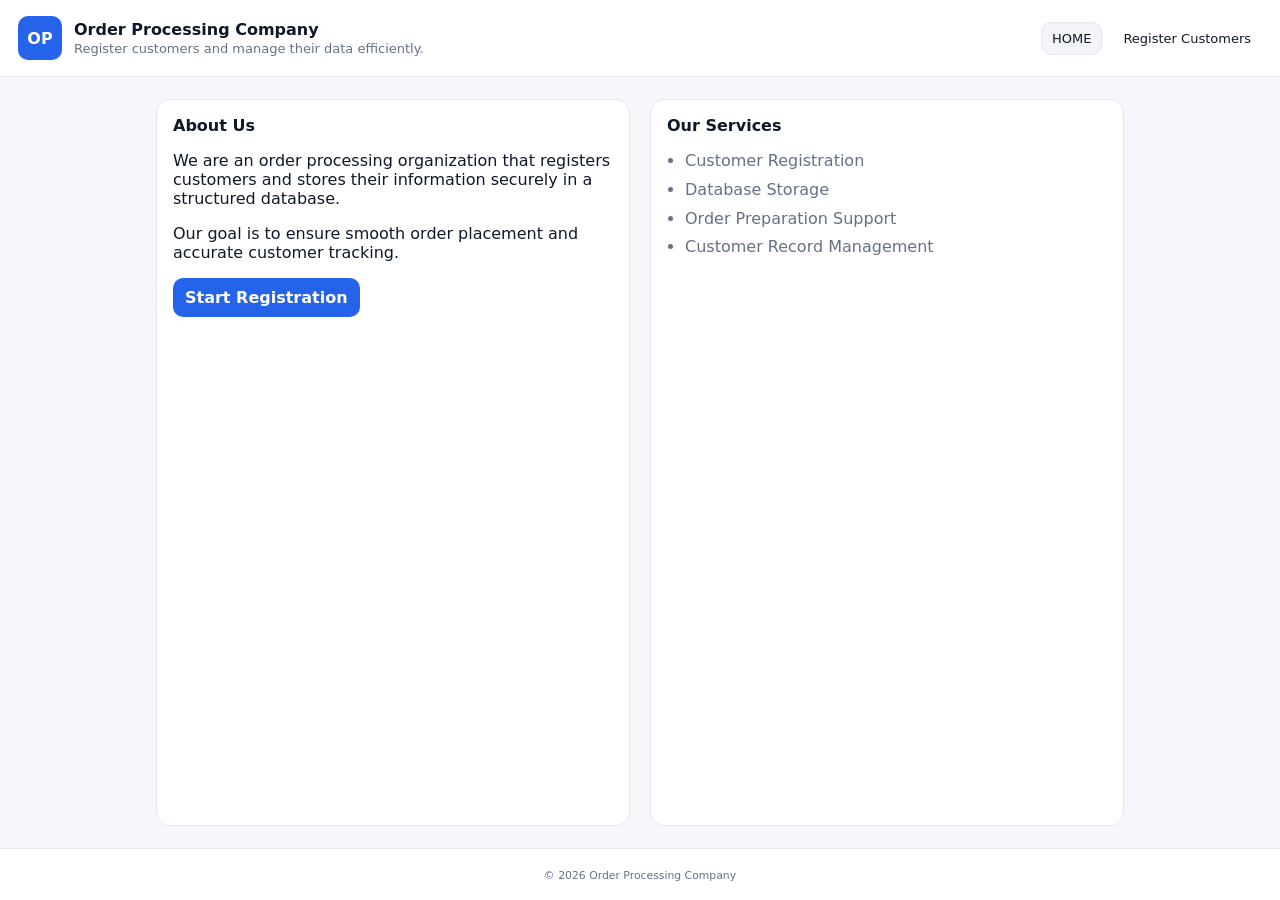
==== index.html @ 32367a80 "Add files via upload" ====
<!DOCTYPE html>
<html lang="en">
  <head>
    <meta charset="UTF-8" />
    <meta name="viewport" content="width=device-width, initial-scale=1.0" />
    <title>Home | Order Processing Company</title>
    <link rel="stylesheet" href="styles.css" />
  </head>
  <body class="home-layout">
    <header class="header">
      <div class="brand">
        <div class="logo">OP</div>
        <div>
          <h1>Order Processing Company</h1>
          <p>Register customers and manage their data efficiently.</p>
        </div>
      </div>

      <nav class="nav">
        <a class="active" href="index.html">HOME</a>
        <a href="register.html">Register Customers</a>
      </nav>
    </header>

    <main class="container two-columns">
      <!-- LEFT SECTION -->
      <section class="card">
        <h2>About Us</h2>
        <p>
          We are an order processing organization that registers customers and
          stores their information securely in a structured database.
        </p>
        <p>
          Our goal is to ensure smooth order placement and accurate customer
          tracking.
        </p>
        <a class="btn" href="register.html">Start Registration</a>
      </section>

      <!-- RIGHT SECTION -->
      <section class="card">
        <h2>Our Services</h2>
        <ul class="list">
          <li>Customer Registration</li>
          <li>Database Storage</li>
          <li>Order Preparation Support</li>
          <li>Customer Record Management</li>
        </ul>
      </section>
    </main>

    <footer class="footer">
      <small>© <span id="year"></span> Order Processing Company</small>
    </footer>

    <script>
      document.getElementById("year").textContent = new Date().getFullYear();
    </script>
  </body>
</html>
---- styles.css ----
:root {
  --bg: #f6f7fb;
  --text: #101828;
  --muted: #667085;
  --card: #ffffff;
  --border: #e4e7ec;
  --primary: #2563eb;
  --primary-dark: #1d4ed8;
}

* {
  box-sizing: border-box;
}

html,
body {
  height: 100%;
}

body {
  margin: 0;
  font-family: system-ui, -apple-system, Segoe UI, Roboto, Arial, sans-serif;
  background: var(--bg);
  color: var(--text);
}

/* Page layout so footer stays at bottom */
.home-layout,
.register-layout {
  display: flex;
  flex-direction: column;
  min-height: 100vh;
}

/* Header */
.header {
  background: #fff;
  border-bottom: 1px solid var(--border);
  padding: 16px 18px;
  display: flex;
  align-items: center;
  justify-content: space-between;
  gap: 16px;
}

.brand {
  display: flex;
  align-items: center;
  gap: 12px;
}

.logo {
  width: 44px;
  height: 44px;
  border-radius: 10px;
  background: var(--primary);
  color: #fff;
  display: grid;
  place-items: center;
  font-weight: 800;
}

.header h1 {
  margin: 0;
  font-size: 16px;
}

.header p {
  margin: 2px 0 0;
  color: var(--muted);
  font-size: 13px;
}

/* Nav */
.nav {
  display: flex;
  gap: 10px;
  flex-wrap: wrap;
}

.nav a {
  text-decoration: none;
  color: var(--text);
  padding: 8px 10px;
  border-radius: 10px;
  border: 1px solid transparent;
  font-size: 13px;
}

.nav a:hover {
  background: #f2f4f7;
}

.nav a.active {
  border-color: var(--border);
  background: #f2f4f7;
}

/* Main container */
.container {
  max-width: 1000px;
  margin: 22px auto;
  padding: 0 16px;
  flex: 1; /* pushes footer to bottom */
  display: grid;
  gap: 16px;
}

/* Cards */
.card {
  background: var(--card);
  border: 1px solid var(--border);
  border-radius: 14px;
  padding: 16px;
}

.card h2 {
  margin: 0 0 12px;
  font-size: 16px;
}

/* HOME: two vertical sections */
.two-columns {
  display: grid;
  grid-template-columns: 1fr 1fr;
  gap: 20px;
}

/* Lists */
.list {
  padding-left: 18px;
  line-height: 1.8;
  color: var(--muted);
  margin: 0;
}

/* Forms */
.form {
  display: grid;
  gap: 12px;
}

label {
  display: grid;
  gap: 6px;
  font-size: 13px;
  color: var(--muted);
}

input {
  padding: 10px 12px;
  border-radius: 10px;
  border: 1px solid var(--border);
  outline: none;
  font-size: 14px;
  color: var(--text);
  background: #fff;
}

input:focus {
  border-color: #b2ccff;
  box-shadow: 0 0 0 4px rgba(37, 99, 235, 0.12);
}

/* Buttons */
.btn {
  border: none;
  background: var(--primary);
  color: #fff;
  padding: 10px 12px;
  border-radius: 10px;
  cursor: pointer;
  font-weight: 600;
  width: fit-content;
  text-decoration: none;
  display: inline-block;
}

.btn:hover {
  background: var(--primary-dark);
}

.btn.outline {
  background: #fff;
  color: var(--primary);
  border: 1px solid #b2ccff;
}

.btn.outline:hover {
  background: #eff6ff;
}

/* Messages */
.msg {
  margin: 0;
  font-size: 13px;
  color: var(--muted);
  min-height: 18px;
}

/* Summary header (Register page) */
.summary-head {
  display: flex;
  align-items: center;
  justify-content: space-between;
  gap: 10px;
  flex-wrap: wrap;
}

.count {
  margin: 8px 0 12px;
  font-size: 13px;
  color: var(--muted);
}

/* Tables */
.table-wrap {
  overflow: auto;
  border: 1px solid var(--border);
  border-radius: 12px;
}

.table {
  width: 100%;
  border-collapse: collapse;
  min-width: 420px;
}

.table th,
.table td {
  padding: 10px 12px;
  text-align: left;
  border-bottom: 1px solid var(--border);
  font-size: 13px;
}

.table th {
  background: #f9fafb;
  color: var(--muted);
  font-weight: 700;
}

/* Footer */
.footer {
  text-align: center;
  padding: 18px;
  color: var(--muted);
  font-size: 13px;
  border-top: 1px solid var(--border);
  background: #fff;
}

/* Responsive */
@media (max-width: 768px) {
  .header {
    flex-direction: column;
    align-items: flex-start;
  }

  .two-columns {
    grid-template-columns: 1fr;
  }

  .table {
    min-width: 100%;
  }
}
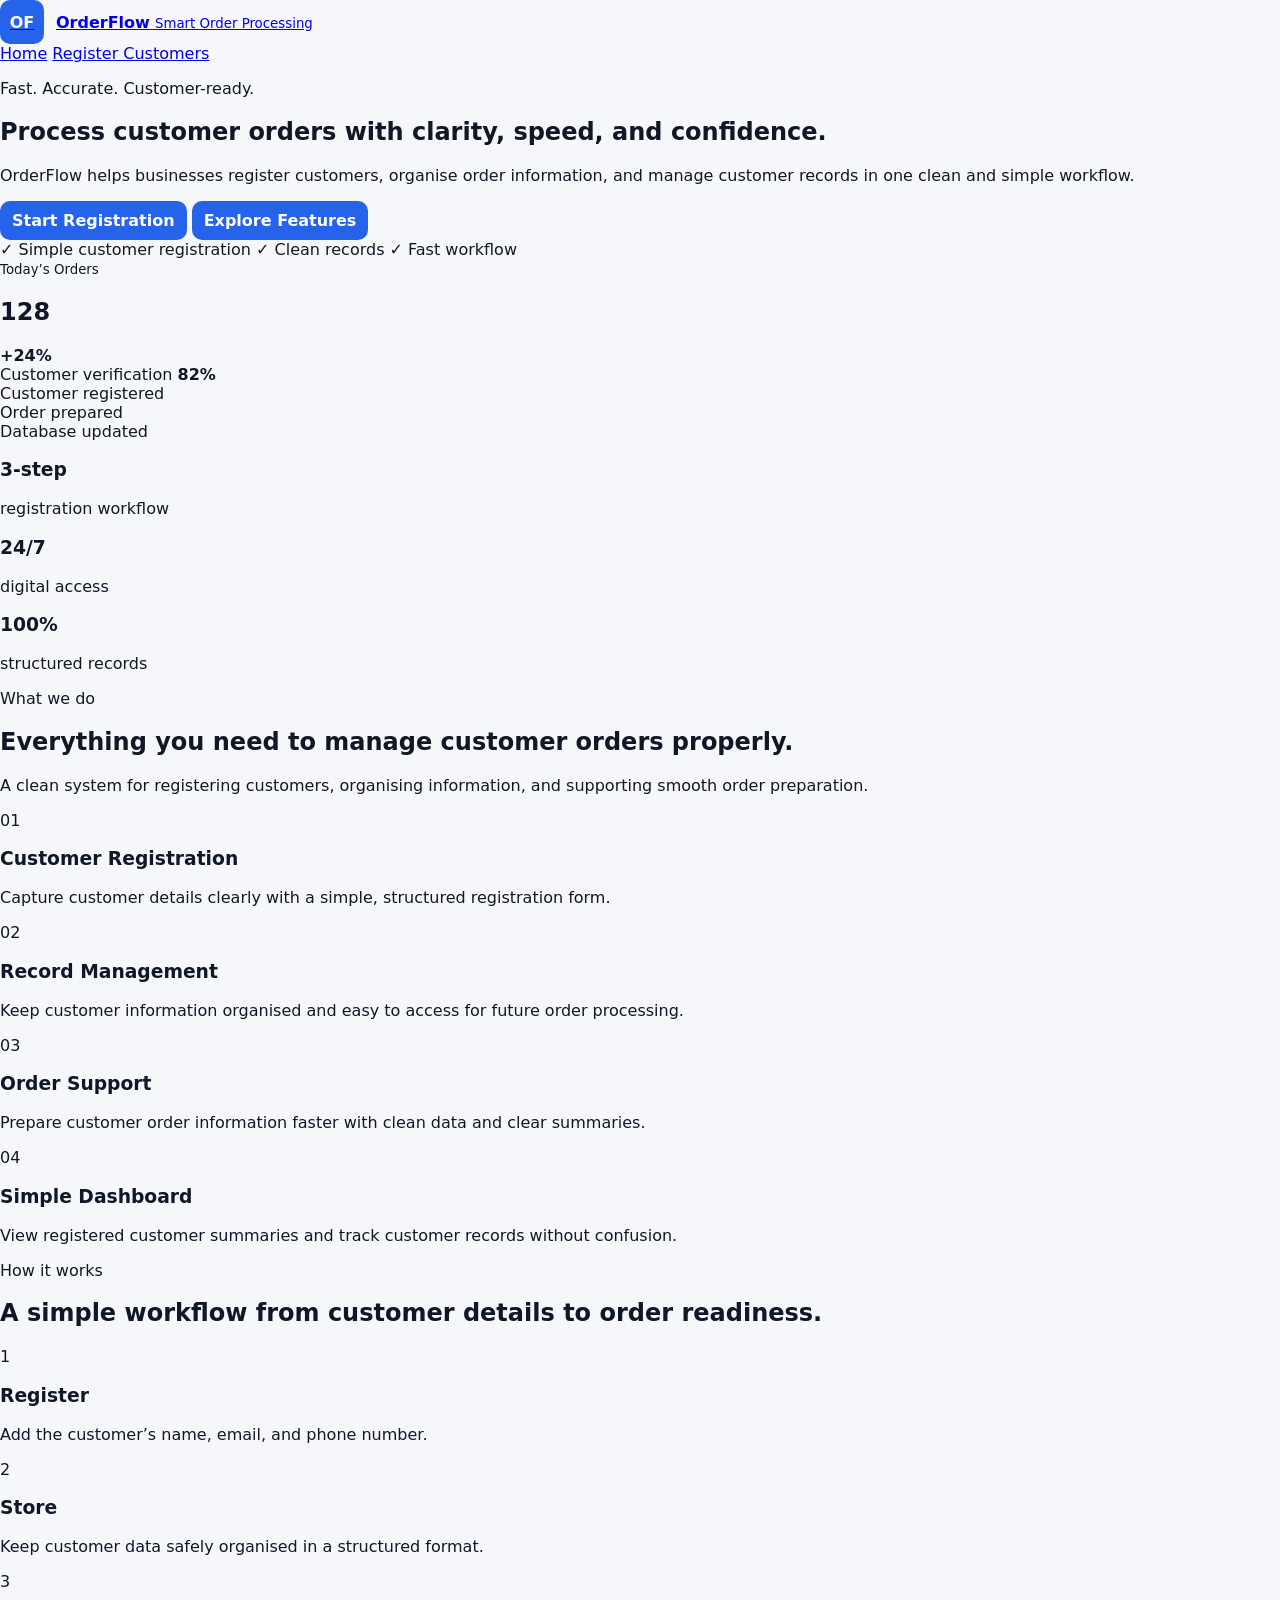
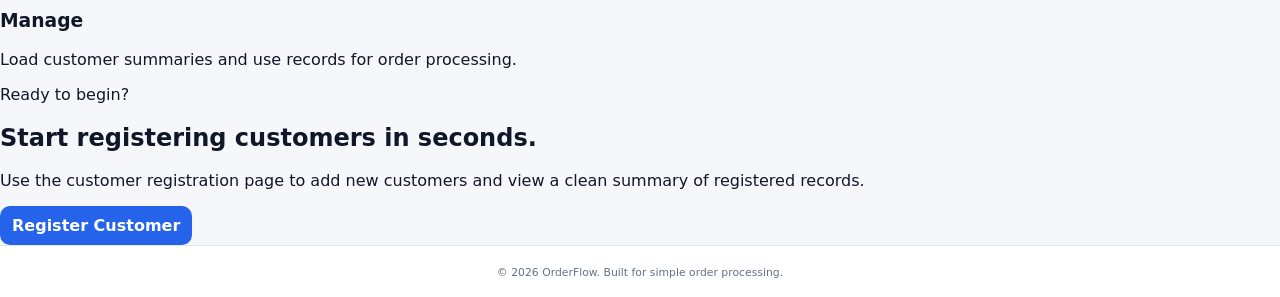
==== commit 1aa3a572: "Revamp index.html with new branding and layout Updated the homepage to reflect new branding and layo" ====
--- a/index.html
+++ b/index.html
@@ -3,54 +3,211 @@
   <head>
     <meta charset="UTF-8" />
     <meta name="viewport" content="width=device-width, initial-scale=1.0" />
-    <title>Home | Order Processing Company</title>
+    <title>OrderFlow | Smart Order Processing</title>
     <link rel="stylesheet" href="styles.css" />
   </head>
+
   <body class="home-layout">
-    <header class="header">
-      <div class="brand">
-        <div class="logo">OP</div>
-        <div>
-          <h1>Order Processing Company</h1>
-          <p>Register customers and manage their data efficiently.</p>
-        </div>
-      </div>
-
-      <nav class="nav">
-        <a class="active" href="index.html">HOME</a>
-        <a href="register.html">Register Customers</a>
+    <header class="site-header">
+      <nav class="navbar">
+        <a href="index.html" class="brand">
+          <span class="logo">OF</span>
+          <span>
+            <strong>OrderFlow</strong>
+            <small>Smart Order Processing</small>
+          </span>
+        </a>
+
+        <div class="nav-links">
+          <a href="index.html" class="active">Home</a>
+          <a href="register.html">Register Customers</a>
+        </div>
       </nav>
     </header>
 
-    <main class="container two-columns">
-      <!-- LEFT SECTION -->
-      <section class="card">
-        <h2>About Us</h2>
-        <p>
-          We are an order processing organization that registers customers and
-          stores their information securely in a structured database.
-        </p>
-        <p>
-          Our goal is to ensure smooth order placement and accurate customer
-          tracking.
-        </p>
-        <a class="btn" href="register.html">Start Registration</a>
-      </section>
-
-      <!-- RIGHT SECTION -->
-      <section class="card">
-        <h2>Our Services</h2>
-        <ul class="list">
-          <li>Customer Registration</li>
-          <li>Database Storage</li>
-          <li>Order Preparation Support</li>
-          <li>Customer Record Management</li>
-        </ul>
+    <main>
+      <!-- HERO SECTION -->
+      <section class="hero">
+        <div class="hero-content">
+          <p class="eyebrow">Fast. Accurate. Customer-ready.</p>
+
+          <h1>Process customer orders with clarity, speed, and confidence.</h1>
+
+          <p class="hero-text">
+            OrderFlow helps businesses register customers, organise order
+            information, and manage customer records in one clean and simple
+            workflow.
+          </p>
+
+          <div class="hero-actions">
+            <a href="register.html" class="btn primary">Start Registration</a>
+            <a href="#features" class="btn secondary">Explore Features</a>
+          </div>
+
+          <div class="trust-row">
+            <span>✓ Simple customer registration</span>
+            <span>✓ Clean records</span>
+            <span>✓ Fast workflow</span>
+          </div>
+        </div>
+
+        <div class="hero-card">
+          <div class="dashboard-card">
+            <div class="dashboard-top">
+              <span></span>
+              <span></span>
+              <span></span>
+            </div>
+
+            <div class="order-preview">
+              <div>
+                <small>Today’s Orders</small>
+                <h2>128</h2>
+              </div>
+              <strong class="status">+24%</strong>
+            </div>
+
+            <div class="progress-block">
+              <div class="progress-label">
+                <span>Customer verification</span>
+                <strong>82%</strong>
+              </div>
+              <div class="bar">
+                <span style="width: 82%"></span>
+              </div>
+            </div>
+
+            <div class="mini-list">
+              <div>
+                <span class="dot green"></span>
+                Customer registered
+              </div>
+              <div>
+                <span class="dot blue"></span>
+                Order prepared
+              </div>
+              <div>
+                <span class="dot purple"></span>
+                Database updated
+              </div>
+            </div>
+          </div>
+        </div>
+      </section>
+
+      <!-- STATS -->
+      <section class="stats">
+        <div>
+          <h3>3-step</h3>
+          <p>registration workflow</p>
+        </div>
+
+        <div>
+          <h3>24/7</h3>
+          <p>digital access</p>
+        </div>
+
+        <div>
+          <h3>100%</h3>
+          <p>structured records</p>
+        </div>
+      </section>
+
+      <!-- FEATURES -->
+      <section class="section" id="features">
+        <div class="section-head">
+          <p class="eyebrow">What we do</p>
+          <h2>Everything you need to manage customer orders properly.</h2>
+          <p>
+            A clean system for registering customers, organising information,
+            and supporting smooth order preparation.
+          </p>
+        </div>
+
+        <div class="feature-grid">
+          <article class="feature-card">
+            <div class="icon">01</div>
+            <h3>Customer Registration</h3>
+            <p>
+              Capture customer details clearly with a simple, structured
+              registration form.
+            </p>
+          </article>
+
+          <article class="feature-card">
+            <div class="icon">02</div>
+            <h3>Record Management</h3>
+            <p>
+              Keep customer information organised and easy to access for future
+              order processing.
+            </p>
+          </article>
+
+          <article class="feature-card">
+            <div class="icon">03</div>
+            <h3>Order Support</h3>
+            <p>
+              Prepare customer order information faster with clean data and
+              clear summaries.
+            </p>
+          </article>
+
+          <article class="feature-card">
+            <div class="icon">04</div>
+            <h3>Simple Dashboard</h3>
+            <p>
+              View registered customer summaries and track customer records
+              without confusion.
+            </p>
+          </article>
+        </div>
+      </section>
+
+      <!-- PROCESS -->
+      <section class="section process-section">
+        <div class="section-head">
+          <p class="eyebrow">How it works</p>
+          <h2>A simple workflow from customer details to order readiness.</h2>
+        </div>
+
+        <div class="process-grid">
+          <div class="process-card">
+            <span>1</span>
+            <h3>Register</h3>
+            <p>Add the customer’s name, email, and phone number.</p>
+          </div>
+
+          <div class="process-card">
+            <span>2</span>
+            <h3>Store</h3>
+            <p>Keep customer data safely organised in a structured format.</p>
+          </div>
+
+          <div class="process-card">
+            <span>3</span>
+            <h3>Manage</h3>
+            <p>Load customer summaries and use records for order processing.</p>
+          </div>
+        </div>
+      </section>
+
+      <!-- CTA -->
+      <section class="cta">
+        <div>
+          <p class="eyebrow">Ready to begin?</p>
+          <h2>Start registering customers in seconds.</h2>
+          <p>
+            Use the customer registration page to add new customers and view a
+            clean summary of registered records.
+          </p>
+        </div>
+
+        <a href="register.html" class="btn primary light">Register Customer</a>
       </section>
     </main>
 
     <footer class="footer">
-      <small>© <span id="year"></span> Order Processing Company</small>
+      <small>© <span id="year"></span> OrderFlow. Built for simple order processing.</small>
     </footer>
 
     <script>
